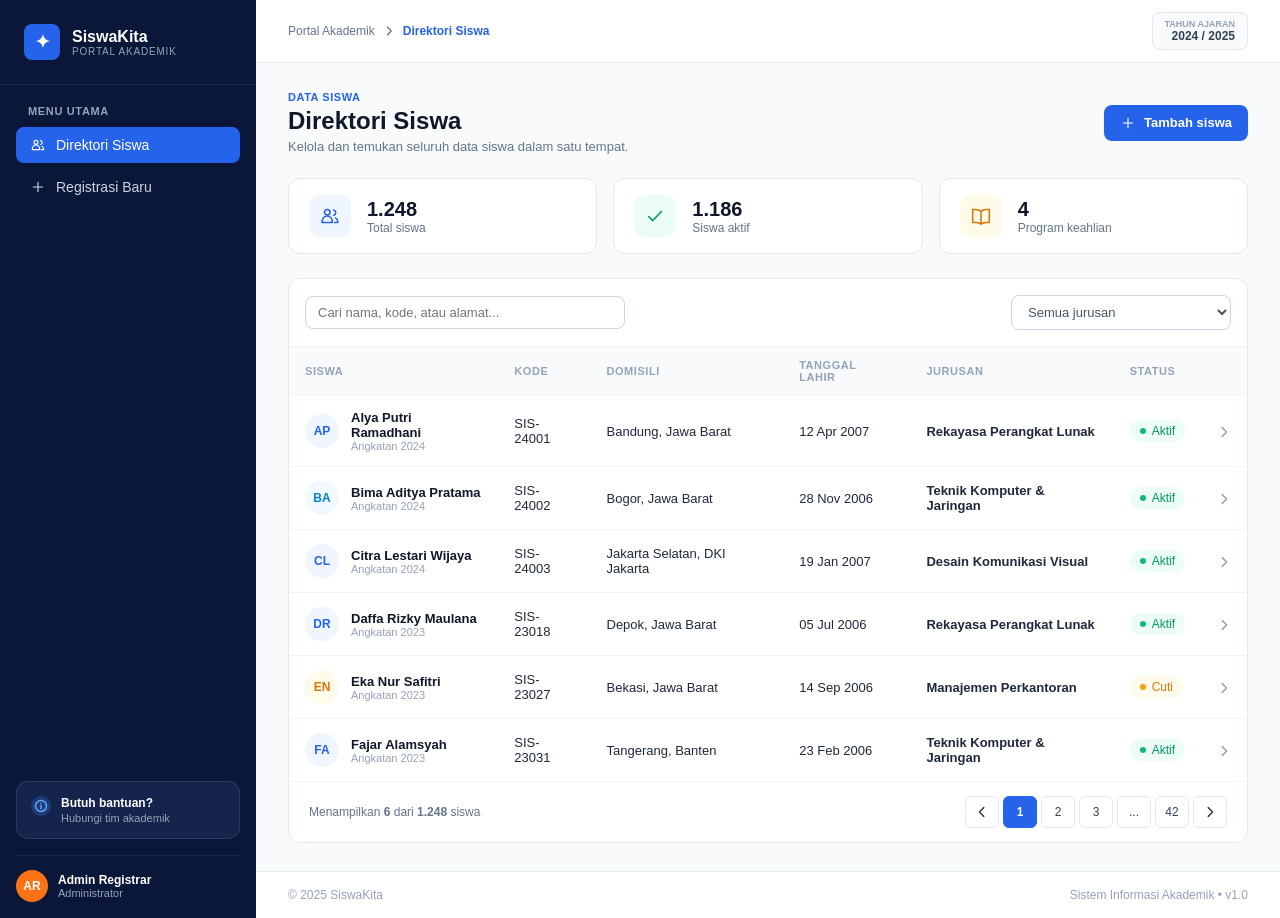
==== index.html @ 7c877612 "mockup ui siswa" ====
<!DOCTYPE html>
<html lang="id">
<head>
  <meta charset="UTF-8" />
  <meta name="viewport" content="width=device-width, initial-scale=1.0" />
  <title>Direktori Siswa - SiswaKita</title>
  <link rel="stylesheet" href="asssets/css/style.css">
</head>
<body>

  <!-- Sidebar -->
  <aside class="sidebar">
    <div>
      <div class="brand-box">
        <div class="sidebar-brand-icon" aria-hidden="true">&#10022;</div>
        <div>
          <div class="brand-title">SiswaKita</div>
          <div class="brand-subtitle">Portal Akademik</div>
        </div>
      </div>

      <div class="menu-section">
        <p class="menu-heading">Menu Utama</p>
        <ul class="nav-list">
          <li><a href="index.html" class="nav-link-custom active" aria-current="page"><svg class="nav-icon" aria-hidden="true" viewBox="0 0 24 24" fill="none"><circle cx="9" cy="8" r="3"></circle><path d="M3.5 19v-1.5a5.5 5.5 0 0 1 11 0V19h-11ZM16 5.5a3 3 0 0 1 0 5.8M18 14a5 5 0 0 1 2.5 4.3V19H17"></path></svg><span>Direktori Siswa</span></a></li>
          <li><a href="registrasi.html" class="nav-link-custom"><svg class="nav-icon" aria-hidden="true" viewBox="0 0 24 24" fill="none"><path d="M12 5v14M5 12h14"></path></svg><span>Registrasi Baru</span></a></li>
        </ul>
      </div>
    </div>

    <div class="sidebar-footer">
      <div class="help-box">
        <div class="help-badge"><svg class="ui-icon" aria-hidden="true" viewBox="0 0 16 16" fill="none"><circle cx="8" cy="8" r="6.25"></circle><path d="M8 7.25v4M8 4.75h.01"></path></svg></div>
        <div>
          <div class="help-title">Butuh bantuan?</div>
          <div class="help-subtitle">Hubungi tim akademik</div>
        </div>
      </div>

      <div class="admin-box">
        <div class="admin-avatar">AR</div>
        <div>
          <div class="admin-name">Admin Registrar</div>
          <div class="admin-role">Administrator</div>
        </div>
      </div>
    </div>
  </aside>

  <!-- Main Content -->
  <div class="main-wrapper">
    <div>
      <header class="topbar">
        <nav class="breadcrumb-custom" aria-label="Breadcrumb">
          <span>Portal Akademik</span>
          <svg class="ui-icon breadcrumb-icon" aria-hidden="true" viewBox="0 0 16 16" fill="none"><path d="m6 3 5 5-5 5"></path></svg>
          <span class="breadcrumb-active">Direktori Siswa</span>
        </nav>
        <div class="tahun-box">
          <div class="tahun-label">Tahun Ajaran</div>
          <div class="tahun-value">2024 / 2025</div>
        </div>
      </header>

      <main class="content-container">
        <div class="page-header">
          <div>
            <div class="page-eyebrow">Data Siswa</div>
            <h1 class="page-title">Direktori Siswa</h1>
            <p class="page-subtitle">Kelola dan temukan seluruh data siswa dalam satu tempat.</p>
          </div>
          <a href="registrasi.html" class="btn-primary-custom"><svg class="ui-icon" aria-hidden="true" viewBox="0 0 24 24" fill="none"><path d="M12 5v14M5 12h14"></path></svg>Tambah siswa</a>
        </div>

        <!-- Stat Cards -->
        <div class="stats-grid">
          <div class="stat-card">
            <div class="stat-icon icon-blue"><svg aria-hidden="true" viewBox="0 0 24 24" fill="none"><circle cx="9" cy="8" r="3"></circle><path d="M3.5 19v-1.5a5.5 5.5 0 0 1 11 0V19h-11ZM16 5.5a3 3 0 0 1 0 5.8M18 14a5 5 0 0 1 2.5 4.3V19H17"></path></svg></div>
            <div>
              <div class="stat-number">1.248</div>
              <div class="stat-label">Total siswa</div>
            </div>
          </div>

          <div class="stat-card">
            <div class="stat-icon icon-green"><svg aria-hidden="true" viewBox="0 0 24 24" fill="none"><path d="m5 12.5 4.5 4.5L19 7"></path></svg></div>
            <div>
              <div class="stat-number">1.186</div>
              <div class="stat-label">Siswa aktif</div>
            </div>
          </div>

          <div class="stat-card">
            <div class="stat-icon icon-amber"><svg aria-hidden="true" viewBox="0 0 24 24" fill="none"><path d="M12 7v14M12 7C10.7 5.7 8.8 5 6 5H3v14h4c2.2 0 3.8.6 5 2m0-14c1.3-1.3 3.2-2 6-2h3v14h-4c-2.2 0-3.8.6-5 2"></path></svg></div>
            <div>
              <div class="stat-number">4</div>
              <div class="stat-label">Program keahlian</div>
            </div>
          </div>
        </div>
 <!-- Table Card -->
        <div class="table-card">
          <div class="filter-bar">
            <input type="text" id="searchInput" class="search-input" placeholder="Cari nama, kode, atau alamat...">
            <select id="jurusanFilter" class="jurusan-select">
              <option value="ALL">Semua jurusan</option>
              <option value="Rekayasa Perangkat Lunak">Rekayasa Perangkat Lunak</option>
              <option value="Teknik Komputer & Jaringan">Teknik Komputer & Jaringan</option>
              <option value="Desain Komunikasi Visual">Desain Komunikasi Visual</option>
              <option value="Manajemen Perkantoran">Manajemen Perkantoran</option>
            </select>
          </div>

          <div class="table-responsive">
            <table class="table-custom">
              <thead>
                <tr>
                  <th>Siswa</th>
                  <th>Kode</th>
                  <th>Domisili</th>
                  <th>Tanggal Lahir</th>
                  <th>Jurusan</th>
                  <th>Status</th>
                  <th></th>
                </tr>
              </thead>
              <tbody>
                <tr class="student-row" data-jurusan="Rekayasa Perangkat Lunak">
                  <td>
                    <div class="student-info">
                      <div class="avatar-circle av-blue">AP</div>
                      <div>
                        <div class="student-name">Alya Putri Ramadhani</div>
                        <div class="student-angkatan">Angkatan 2024</div>
                      </div>
                    </div>
                  </td>
                  <td>SIS-24001</td>
                  <td>Bandung, Jawa Barat</td>
                  <td>12 Apr 2007</td>
                  <td><strong>Rekayasa Perangkat Lunak</strong></td>
                  <td><span class="badge-aktif"><span class="dot-green"></span> Aktif</span></td>
                  <td><svg class="ui-icon row-chevron" aria-hidden="true" viewBox="0 0 16 16" fill="none"><path d="m6 3 5 5-5 5"></path></svg></td>
                </tr>

                <tr class="student-row" data-jurusan="Teknik Komputer & Jaringan">
                  <td>
                    <div class="student-info">
                      <div class="avatar-circle av-sky">BA</div>
                      <div>
                        <div class="student-name">Bima Aditya Pratama</div>
                        <div class="student-angkatan">Angkatan 2024</div>
                      </div>
                    </div>
                  </td>
                  <td>SIS-24002</td>
                  <td>Bogor, Jawa Barat</td>
                  <td>28 Nov 2006</td>
                  <td><strong>Teknik Komputer & Jaringan</strong></td>
                  <td><span class="badge-aktif"><span class="dot-green"></span> Aktif</span></td>
                  <td><svg class="ui-icon row-chevron" aria-hidden="true" viewBox="0 0 16 16" fill="none"><path d="m6 3 5 5-5 5"></path></svg></td>
                </tr>

                <tr class="student-row" data-jurusan="Desain Komunikasi Visual">
                  <td>
                    <div class="student-info">
                      <div class="avatar-circle av-blue">CL</div>
                      <div>
                        <div class="student-name">Citra Lestari Wijaya</div>
                        <div class="student-angkatan">Angkatan 2024</div>
                      </div>
                    </div>
                  </td>
                  <td>SIS-24003</td>
                  <td>Jakarta Selatan, DKI Jakarta</td>
                  <td>19 Jan 2007</td>
                  <td><strong>Desain Komunikasi Visual</strong></td>
                  <td><span class="badge-aktif"><span class="dot-green"></span> Aktif</span></td>
                  <td><svg class="ui-icon row-chevron" aria-hidden="true" viewBox="0 0 16 16" fill="none"><path d="m6 3 5 5-5 5"></path></svg></td>
                </tr>

                <tr class="student-row" data-jurusan="Rekayasa Perangkat Lunak">
                  <td>
                    <div class="student-info">
                      <div class="avatar-circle av-blue">DR</div>
                      <div>
                        <div class="student-name">Daffa Rizky Maulana</div>
                        <div class="student-angkatan">Angkatan 2023</div>
                      </div>
                    </div>
                  </td>
                  <td>SIS-23018</td>
                  <td>Depok, Jawa Barat</td>
                  <td>05 Jul 2006</td>
                  <td><strong>Rekayasa Perangkat Lunak</strong></td>
                  <td><span class="badge-aktif"><span class="dot-green"></span> Aktif</span></td>
                  <td><svg class="ui-icon row-chevron" aria-hidden="true" viewBox="0 0 16 16" fill="none"><path d="m6 3 5 5-5 5"></path></svg></td>
                </tr>

                <tr class="student-row" data-jurusan="Manajemen Perkantoran">
                  <td>
                    <div class="student-info">
                      <div class="avatar-circle av-amber">EN</div>
                      <div>
                        <div class="student-name">Eka Nur Safitri</div>
                        <div class="student-angkatan">Angkatan 2023</div>
                      </div>
                    </div>
                  </td>
                  <td>SIS-23027</td>
                  <td>Bekasi, Jawa Barat</td>
                  <td>14 Sep 2006</td>
                  <td><strong>Manajemen Perkantoran</strong></td>
                  <td><span class="badge-cuti"><span class="dot-amber"></span> Cuti</span></td>
                  <td><svg class="ui-icon row-chevron" aria-hidden="true" viewBox="0 0 16 16" fill="none"><path d="m6 3 5 5-5 5"></path></svg></td>
                </tr>

                <tr class="student-row" data-jurusan="Teknik Komputer & Jaringan">
                  <td>
                    <div class="student-info">
                      <div class="avatar-circle av-blue">FA</div>
                      <div>
                        <div class="student-name">Fajar Alamsyah</div>
                        <div class="student-angkatan">Angkatan 2023</div>
                      </div>
                    </div>
                  </td>
                  <td>SIS-23031</td>
                  <td>Tangerang, Banten</td>
                  <td>23 Feb 2006</td>
                  <td><strong>Teknik Komputer & Jaringan</strong></td>
                  <td><span class="badge-aktif"><span class="dot-green"></span> Aktif</span></td>
                  <td><svg class="ui-icon row-chevron" aria-hidden="true" viewBox="0 0 16 16" fill="none"><path d="m6 3 5 5-5 5"></path></svg></td>
                </tr>
              </tbody>
            </table>
          </div>

          <div class="table-footer">
            <div>Menampilkan <strong>6</strong> dari <strong>1.248</strong> siswa</div>
            <ul class="pagination-list">
              <li><a href="#" class="page-btn" aria-label="Halaman sebelumnya"><svg class="ui-icon" aria-hidden="true" viewBox="0 0 16 16" fill="none"><path d="m10 3-5 5 5 5"></path></svg></a></li>
              <li><a href="#" class="page-btn active">1</a></li>
              <li><a href="#" class="page-btn">2</a></li>
              <li><a href="#" class="page-btn">3</a></li>
              <li><span class="page-btn">...</span></li>
              <li><a href="#" class="page-btn">42</a></li>
              <li><a href="#" class="page-btn" aria-label="Halaman berikutnya"><svg class="ui-icon" aria-hidden="true" viewBox="0 0 16 16" fill="none"><path d="m6 3 5 5-5 5"></path></svg></a></li>
            </ul>
          </div>
        </div>
      </main>
    </div>

    <footer class="footer-custom">
      <span>&copy; 2025 SiswaKita</span>
      <span>Sistem Informasi Akademik &bull; v1.0</span>
    </footer>
  </div>

  <script src="asssets/js/script.js"></script>
</body>
</html>
---- asssets/css/style.css ----
* {
  box-sizing: border-box;
  margin: 0;
  padding: 0;
}

body {
  font-family: -apple-system, BlinkMacSystemFont, "Segoe UI", Roboto, Helvetica, Arial, sans-serif;
  background-color: #F8FAFC;
  color: #1E293B;
  display: flex;
  min-height: 100vh;
}

/* Sidebar */
.sidebar {
  width: 256px;
  background-color: #0B1739;
  color: #FFFFFF;
  display: flex;
  flex-direction: column;
  justify-content: space-between;
  flex-shrink: 0;
}

.brand-box {
  padding: 24px;
  display: flex;
  align-items: center;
  gap: 12px;
  border-bottom: 1px solid rgba(255, 255, 255, 0.08);
}

.sidebar-brand-icon {
  width: 36px;
  height: 36px;
  background-color: #2563EB;
  border-radius: 8px;
  display: flex;
  align-items: center;
  justify-content: center;
  font-weight: 700;
  font-size: 18px;
}

.brand-title {
  font-size: 16px;
  font-weight: 700;
  line-height: 1.2;
}

.brand-subtitle {
  font-size: 10px;
  color: #94A3B8;
  text-transform: uppercase;
  letter-spacing: 0.08em;
}

.menu-section {
  padding: 20px 16px;
}

.menu-heading {
  padding: 0 12px;
  font-size: 11px;
  font-weight: 600;
  color: #94A3B8;
  text-transform: uppercase;
  letter-spacing: 0.06em;
  margin-bottom: 10px;
}

.nav-list {
  list-style: none;
  display: flex;
  flex-direction: column;
  gap: 6px;
}

.nav-link-custom {
  display: flex;
  align-items: center;
  gap: 10px;
  padding: 10px 14px;
  border-radius: 8px;
  color: #CBD5E1;
  text-decoration: none;
  font-size: 14px;
  font-weight: 500;
  transition: 0.2s;
}

.nav-link-custom:hover {
  background-color: rgba(255, 255, 255, 0.08);
  color: #FFFFFF;
}

.nav-link-custom.active {
  background-color: #2563EB;
  color: #FFFFFF;
}

.nav-icon {
  width: 16px;
  height: 16px;
  flex: 0 0 16px;
  stroke: currentColor;
  stroke-width: 1.7;
  stroke-linecap: round;
  stroke-linejoin: round;
}

.ui-icon {
  width: 16px;
  height: 16px;
  flex: 0 0 16px;
  stroke: currentColor;
  stroke-width: 1.7;
  stroke-linecap: round;
  stroke-linejoin: round;
}

.breadcrumb-icon {
  width: 12px;
  height: 12px;
  flex-basis: 12px;
}

.sidebar-footer {
  padding: 16px;
}

.help-box {
  background-color: #15244D;
  border: 1px solid rgba(255, 255, 255, 0.1);
  border-radius: 12px;
  padding: 14px;
  display: flex;
  align-items: flex-start;
  gap: 10px;
  margin-bottom: 16px;
}

.help-badge {
  width: 20px;
  height: 20px;
  border-radius: 50%;
  background-color: rgba(59, 130, 246, 0.25);
  color: #60A5FA;
  display: flex;
  align-items: center;
  justify-content: center;
  font-size: 12px;
  font-weight: 700;
  flex-shrink: 0;
}

.help-badge .ui-icon {
  width: 14px;
  height: 14px;
  flex-basis: 14px;
}

.help-title {
  font-size: 12px;
  font-weight: 600;
}

.help-subtitle {
  font-size: 11px;
  color: #94A3B8;
  margin-top: 2px;
}

.admin-box {
  display: flex;
  align-items: center;
  gap: 10px;
  padding-top: 14px;
  border-top: 1px solid rgba(255, 255, 255, 0.08);
}

.admin-avatar {
  width: 32px;
  height: 32px;
  border-radius: 50%;
  background-color: #F97316;
  display: flex;
  align-items: center;
  justify-content: center;
  font-size: 12px;
  font-weight: 700;
}

.admin-name {
  font-size: 12px;
  font-weight: 600;
}

.admin-role {
  font-size: 11px;
  color: #94A3B8;
}

/* Main Content Area */
.main-wrapper {
  flex: 1;
  display: flex;
  flex-direction: column;
  justify-content: space-between;
  min-width: 0;
}

.topbar {
  background-color: #FFFFFF;
  border-bottom: 1px solid #E2E8F0;
  padding: 12px 32px;
  display: flex;
  align-items: center;
  justify-content: space-between;
}

.breadcrumb-custom {
  font-size: 12px;
  color: #64748B;
  display: flex;
  align-items: center;
  gap: 8px;
}

.breadcrumb-active {
  color: #2563EB;
  font-weight: 600;
}

.tahun-box {
  border: 1px solid #E2E8F0;
  background-color: #F8FAFC;
  border-radius: 8px;
  padding: 6px 12px;
  text-align: right;
}

.tahun-label {
  font-size: 9px;
  font-weight: 700;
  color: #94A3B8;
  text-transform: uppercase;
}

.tahun-value {
  font-size: 12px;
  font-weight: 700;
  color: #334155;
}

.content-container {
  max-width: 1140px;
  width: 100%;
  margin: 0 auto;
  padding: 28px 32px;
}

/* Page Header */
.page-header {
  display: flex;
  align-items: center;
  justify-content: space-between;
  margin-bottom: 24px;
  gap: 16px;
}

.page-eyebrow {
  font-size: 11px;
  font-weight: 700;
  color: #2563EB;
  text-transform: uppercase;
  letter-spacing: 0.05em;
  margin-bottom: 4px;
}

.page-title {
  font-size: 24px;
  font-weight: 700;
  color: #0F172A;
}

.page-subtitle {
  font-size: 13px;
  color: #64748B;
  margin-top: 4px;
}

.btn-primary-custom {
  background-color: #2563EB;
  color: #FFFFFF;
  text-decoration: none;
  font-size: 13px;
  font-weight: 600;
  padding: 10px 16px;
  border-radius: 8px;
  display: inline-flex;
  align-items: center;
  gap: 8px;
  transition: 0.2s;
  border: none;
  cursor: pointer;
}

.btn-primary-custom:hover {
  background-color: #1D4ED8;
}

/* Stat Cards */
.stats-grid {
  display: grid;
  grid-template-columns: repeat(3, 1fr);
  gap: 16px;
  margin-bottom: 24px;
}

.stat-card {
  background-color: #FFFFFF;
  border: 1px solid #E2E8F0;
  border-radius: 12px;
  padding: 16px 20px;
  display: flex;
  align-items: center;
  gap: 16px;
}

.stat-icon {
  width: 42px;
  height: 42px;
  border-radius: 10px;
  display: flex;
  align-items: center;
  justify-content: center;
  font-size: 18px;
  font-weight: 700;
}

.stat-icon svg {
  width: 22px;
  height: 22px;
  stroke: currentColor;
  stroke-width: 1.7;
  stroke-linecap: round;
  stroke-linejoin: round;
}

.icon-blue { background-color: #EFF6FF; color: #2563EB; }
.icon-green { background-color: #ECFDF5; color: #059669; }
.icon-amber { background-color: #FFFBEB; color: #D97706; }

.stat-number {
  font-size: 20px;
  font-weight: 700;
  color: #0F172A;
}

.stat-label {
  font-size: 12px;
  color: #64748B;
}

/* Table Card & Filters */
.table-card {
  background-color: #FFFFFF;
  border: 1px solid #E2E8F0;
  border-radius: 12px;
  overflow: hidden;
}

.filter-bar {
  padding: 16px;
  border-bottom: 1px solid #F1F5F9;
  display: flex;
  align-items: center;
  justify-content: space-between;
  gap: 12px;
}

.search-input {
  width: 320px;
  padding: 8px 12px;
  border: 1px solid #CBD5E1;
  border-radius: 8px;
  font-size: 13px;
  outline: none;
}

.search-input:focus {
  border-color: #2563EB;
}

.jurusan-select {
  width: 220px;
  padding: 8px 12px;
  border: 1px solid #CBD5E1;
  border-radius: 8px;
  font-size: 13px;
  color: #475569;
  background-color: #FFFFFF;
  outline: none;
}

.table-responsive {
  overflow-x: auto;
}

.table-custom {
  width: 100%;
  border-collapse: collapse;
  text-align: left;
}

.table-custom th {
  font-size: 11px;
  font-weight: 700;
  text-transform: uppercase;
  letter-spacing: 0.05em;
  color: #94A3B8;
  background-color: #F8FAFC;
  border-bottom: 1px solid #F1F5F9;
  padding: 12px 16px;
}

.table-custom td {
  font-size: 13px;
  padding: 14px 16px;
  border-bottom: 1px solid #F1F5F9;
  vertical-align: middle;
}

.row-chevron {
  width: 14px;
  height: 14px;
  color: #94A3B8;
  vertical-align: middle;
}

.table-custom tr:hover {
  background-color: #F8FAFC;
}

.student-info {
  display: flex;
  align-items: center;
  gap: 12px;
}

.avatar-circle {
  width: 34px;
  height: 34px;
  border-radius: 50%;
  font-size: 12px;
  font-weight: 700;
  display: flex;
  align-items: center;
  justify-content: center;
  flex-shrink: 0;
}

.av-blue { background-color: #EFF6FF; color: #2563EB; }
.av-sky { background-color: #F0F9FF; color: #0284C7; }
.av-amber { background-color: #FFFBEB; color: #D97706; }

.student-name {
  font-weight: 600;
  color: #0F172A;
}

.student-angkatan {
  font-size: 11px;
  color: #94A3B8;
}

.badge-aktif {
  background-color: #ECFDF5;
  color: #059669;
  padding: 4px 10px;
  border-radius: 999px;
  font-size: 12px;
  font-weight: 500;
  display: inline-flex;
  align-items: center;
  gap: 6px;
}

.badge-cuti {
  background-color: #FFFBEB;
  color: #D97706;
  padding: 4px 10px;
  border-radius: 999px;
  font-size: 12px;
  font-weight: 500;
  display: inline-flex;
  align-items: center;
  gap: 6px;
}

.dot-green { width: 6px; height: 6px; border-radius: 50%; background-color: #10B981; }
.dot-amber { width: 6px; height: 6px; border-radius: 50%; background-color: #F59E0B; }

/* Pagination & Footer */
.table-footer {
  padding: 14px 20px;
  display: flex;
  align-items: center;
  justify-content: space-between;
  font-size: 12px;
  color: #64748B;
}

.pagination-list {
  display: flex;
  align-items: center;
  gap: 4px;
  list-style: none;
}

.page-btn {
  min-width: 34px;
  height: 32px;
  padding: 0 9px;
  border: 1px solid #E2E8F0;
  border-radius: 6px;
  text-decoration: none;
  color: #334155;
  font-size: 12px;
  display: inline-flex;
  align-items: center;
  justify-content: center;
  line-height: 1;
  white-space: nowrap;
}

.page-btn .ui-icon {
  width: 14px;
  height: 14px;
  flex-basis: 14px;
  flex-shrink: 0;
}

.page-btn.active {
  background-color: #2563EB;
  color: #FFFFFF;
  border-color: #2563EB;
  font-weight: 600;
}

.footer-custom {
  background-color: #FFFFFF;
  border-top: 1px solid #E2E8F0;
  padding: 16px 32px;
  display: flex;
  align-items: center;
  justify-content: space-between;
  font-size: 12px;
  color: #94A3B8;
}

/* Registration page */
.registration-page {
  background-color: #F4F7FC;
}

.registration-page .sidebar {
  width: 168px;
}

.registration-page .brand-box {
  padding: 16px 14px;
  gap: 9px;
  border: 0;
  color: inherit;
  text-decoration: none;
}

.registration-page .sidebar-brand-icon {
  width: 28px;
  height: 28px;
  border-radius: 8px;
  font-size: 16px;
  flex-shrink: 0;
}

.registration-page .brand-title {
  display: block;
  font-size: 13px;
}

.registration-page .brand-subtitle {
  display: block;
  font-size: 7px;
}

.registration-page .menu-section {
  padding: 20px 8px;
}

.registration-page .menu-heading {
  padding: 0 8px;
  font-size: 8px;
  margin-bottom: 12px;
}

.registration-page .nav-list {
  gap: 4px;
}

.registration-page .nav-link-custom {
  padding: 10px 11px;
  gap: 8px;
  border-radius: 8px;
  font-size: 10px;
  white-space: nowrap;
}

.registration-page .nav-icon {
  width: 13px;
  height: 13px;
  flex: 0 0 13px;
  stroke: currentColor;
  stroke-width: 1.8;
  stroke-linecap: round;
  stroke-linejoin: round;
}

.registration-page .nav-link-custom.active .nav-icon {
  stroke-width: 2;
}

.registration-page .sidebar-footer {
  padding: 10px;
}

.registration-page .help-box {
  padding: 10px 8px;
  gap: 7px;
  border-radius: 9px;
  margin-bottom: 10px;
}

.registration-page .help-badge {
  width: 17px;
  height: 17px;
  font-size: 10px;
}

.registration-page .help-title,
.registration-page .admin-name {
  font-size: 9px;
}

.registration-page .help-subtitle,
.registration-page .admin-role {
  font-size: 8px;
}

.registration-page .admin-box {
  gap: 8px;
  padding-top: 9px;
}

.registration-page .admin-avatar {
  width: 22px;
  height: 22px;
  font-size: 8px;
  flex-shrink: 0;
}

.registration-page .topbar {
  min-height: 49px;
  padding: 7px 24px;
}

.registration-page .breadcrumb-custom {
  gap: 18px;
  font-size: 9px;
}

.registration-page .breadcrumb-custom a {
  color: inherit;
  text-decoration: none;
}

.registration-page .tahun-box {
  background: transparent;
  border: 0;
  border-left: 1px solid #E2E8F0;
  border-radius: 0;
  padding: 0 0 0 16px;
}

.registration-page .tahun-label {
  font-size: 7px;
}

.registration-page .tahun-value {
  font-size: 9px;
}

.registration-page .content-container {
  max-width: 1024px;
  padding: 20px 30px 16px;
}

.registration-heading {
  margin-bottom: 17px;
}

.registration-heading .page-eyebrow {
  font-size: 8px;
  margin-bottom: 7px;
}

.registration-heading .page-title {
  font-size: 22px;
  line-height: 1.2;
}

.registration-heading .page-subtitle {
  font-size: 10px;
  margin-top: 5px;
}

.registration-notice,
.form-panel,
.form-actions {
  background: #FFFFFF;
  border: 1px solid #E1E8F3;
  border-radius: 9px;
}

.registration-notice {
  min-height: 55px;
  display: flex;
  align-items: center;
  gap: 12px;
  padding: 10px 13px;
  margin-bottom: 15px;
}

.notice-icon {
  width: 29px;
  height: 29px;
  flex: 0 0 29px;
  display: grid;
  place-items: center;
  color: #3158D4;
  background: #EEF3FF;
  border-radius: 7px;
  font-size: 17px;
}

.notice-copy h2,
.panel-heading h2 {
  margin: 0;
  color: #24334F;
  font-size: 11px;
  font-weight: 700;
}

.notice-copy p,
.panel-heading p {
  margin: 4px 0 0;
  color: #8796B2;
  font-size: 8px;
}

.notice-tag {
  display: inline-flex;
  align-items: center;
  gap: 5px;
  margin-left: auto;
  padding: 5px 9px;
  border-radius: 999px;
  color: #496AD2;
  background: #EEF3FF;
  font-size: 7px;
  text-transform: uppercase;
  white-space: nowrap;
}

.notice-tag span {
  width: 4px;
  height: 4px;
  border-radius: 50%;
  background: #4770F5;
}

.registration-columns {
  display: grid;
  grid-template-columns: minmax(0, 1.95fr) minmax(245px, 1fr);
  gap: 15px;
  align-items: stretch;
}

.form-panel {
  padding: 15px;
}

.personal-panel {
  padding: 15px;
}

.panel-heading {
  display: flex;
  align-items: flex-start;
  gap: 12px;
  padding-bottom: 12px;
  border-bottom: 1px solid #E5EAF3;
}

.section-number {
  padding-top: 1px;
  color: #3158D4;
  font-size: 9px;
  font-weight: 700;
}

.panel-heading h2 {
  font-size: 12px;
}

.panel-heading p {
  font-size: 8px;
}

.form-fields {
  display: grid;
  grid-template-columns: repeat(2, minmax(0, 1fr));
  column-gap: 14px;
  row-gap: 12px;
  padding-top: 13px;
}

.form-field {
  display: flex;
  flex-direction: column;
  gap: 5px;
  min-width: 0;
  color: #3F4D66;
  font-size: 8px;
  font-weight: 600;
}

.form-field b,
.form-actions > span b {
  color: #8392AA;
}

.form-field input,
.form-field select,
.form-field textarea {
  width: 100%;
  min-height: 32px;
  padding: 7px 9px;
  border: 1px solid #DCE4F1;
  border-radius: 6px;
  outline: none;
  background: #FFFFFF;
  color: #34425D;
  font: inherit;
  font-size: 8px;
  font-weight: 400;
}

.form-field input::placeholder,
.form-field textarea::placeholder {
  color: #A0AEC3;
}

.form-field input:focus,
.form-field select:focus,
.form-field textarea:focus {
  border-color: #5578E7;
  box-shadow: 0 0 0 2px rgba(49, 88, 212, 0.1);
}

.form-field input:disabled {
  color: #A0AEC3;
  background-color: #FFFFFF;
  opacity: 1;
}

.form-field textarea {
  min-height: 59px;
  resize: vertical;
}

.form-field-wide {
  grid-column: 1 / -1;
}

.registration-side {
  display: flex;
  flex-direction: column;
  gap: 13px;
}

.form-fields-single {
  grid-template-columns: 1fr;
  row-gap: 12px;
  padding-top: 13px;
}

.upload-area {
  min-height: 66px;
  display: flex;
  align-items: center;
  gap: 12px;
  margin-top: 13px;
  padding: 10px;
  border: 1px solid #D8E2F3;
  border-radius: 6px;
  background: #FAFBFE;
  cursor: pointer;
}

.upload-area:focus-within,
.upload-area:hover {
  border-color: #5578E7;
  background: #F5F7FF;
}

.upload-area input {
  position: absolute;
  width: 1px;
  height: 1px;
  overflow: hidden;
  clip: rect(0, 0, 0, 0);
  white-space: nowrap;
  clip-path: inset(50%);
}

.upload-icon {
  color: #4268E1;
  font-size: 19px;
}

.upload-copy {
  display: flex;
  flex-direction: column;
  gap: 4px;
}

.upload-copy strong {
  color: #4365D0;
  font-size: 8px;
}

.upload-copy small {
  color: #8796B2;
  font-size: 7px;
}

.form-actions {
  display: flex;
  align-items: center;
  justify-content: space-between;
  gap: 12px;
  margin-top: 13px;
  padding: 6px 12px;
}

.form-actions > span {
  color: #8796B2;
  font-size: 8px;
}

.form-actions > div {
  display: flex;
  gap: 8px;
}

.form-actions .btn-primary-custom,
.btn-secondary-custom {
  min-width: 92px;
  min-height: 29px;
  justify-content: center;
  padding: 7px 12px;
  border-radius: 6px;
  font-size: 8px;
}

.btn-secondary-custom {
  display: inline-flex;
  align-items: center;
  text-decoration: none;
  color: #60708D;
  background: #FFFFFF;
  border: 1px solid #DFE6F1;
}

.btn-secondary-custom:hover {
  background: #F8FAFD;
}

.registration-page .footer-custom {
  min-height: 27px;
  padding: 6px 30px;
  font-size: 7px;
}

@media (max-width: 900px) {
  .registration-page .sidebar {
    width: 150px;
  }

  .registration-page .content-container {
    padding-right: 20px;
    padding-left: 20px;
  }

  .registration-columns {
    grid-template-columns: 1fr;
    gap: 12px;
  }

  .form-panel,
  .personal-panel {
    padding: 12px;
  }

  .registration-side {
    display: grid;
    grid-template-columns: repeat(2, minmax(0, 1fr));
    align-items: start;
  }
}

@media (max-width: 680px) {
  .registration-page {
    display: block;
  }

  .registration-page .sidebar {
    width: 100%;
    min-height: auto;
  }

  .registration-page .sidebar > div:first-child {
    display: flex;
    align-items: center;
    justify-content: space-between;
  }

  .registration-page .brand-box {
    padding: 10px 12px;
  }

  .registration-page .menu-section {
    padding: 8px;
  }

  .registration-page .menu-heading,
  .registration-page .sidebar-footer {
    display: none;
  }

  .registration-page .nav-list {
    flex-direction: row;
  }

  .registration-page .nav-link-custom {
    padding: 8px;
    font-size: 9px;
  }

  .registration-page .main-wrapper {
    min-height: calc(100vh - 54px);
  }

  .registration-page .topbar {
    padding: 8px 14px;
  }

  .registration-page .content-container {
    padding: 18px 14px;
  }

  .registration-heading .page-title {
    font-size: 20px;
  }

  .registration-columns {
    grid-template-columns: 1fr;
  }

  .registration-side {
    grid-template-columns: 1fr;
  }

  .form-fields {
    column-gap: 10px;
  }

  .registration-page .footer-custom {
    padding: 8px 14px;
  }
}

@media (max-width: 420px) {
  .registration-page .breadcrumb-custom {
    gap: 8px;
    font-size: 8px;
  }

  .registration-page .tahun-box {
    padding-left: 8px;
  }

  .form-fields {
    grid-template-columns: 1fr;
  }

  .form-field-wide {
    grid-column: auto;
  }

  .notice-tag {
    padding: 5px 7px;
  }

  .form-actions {
    align-items: flex-start;
    flex-direction: column;
    padding: 10px;
  }

  .form-actions > div {
    width: 100%;
  }

  .form-actions .btn-primary-custom,
  .btn-secondary-custom {
    flex: 1;
  }
}
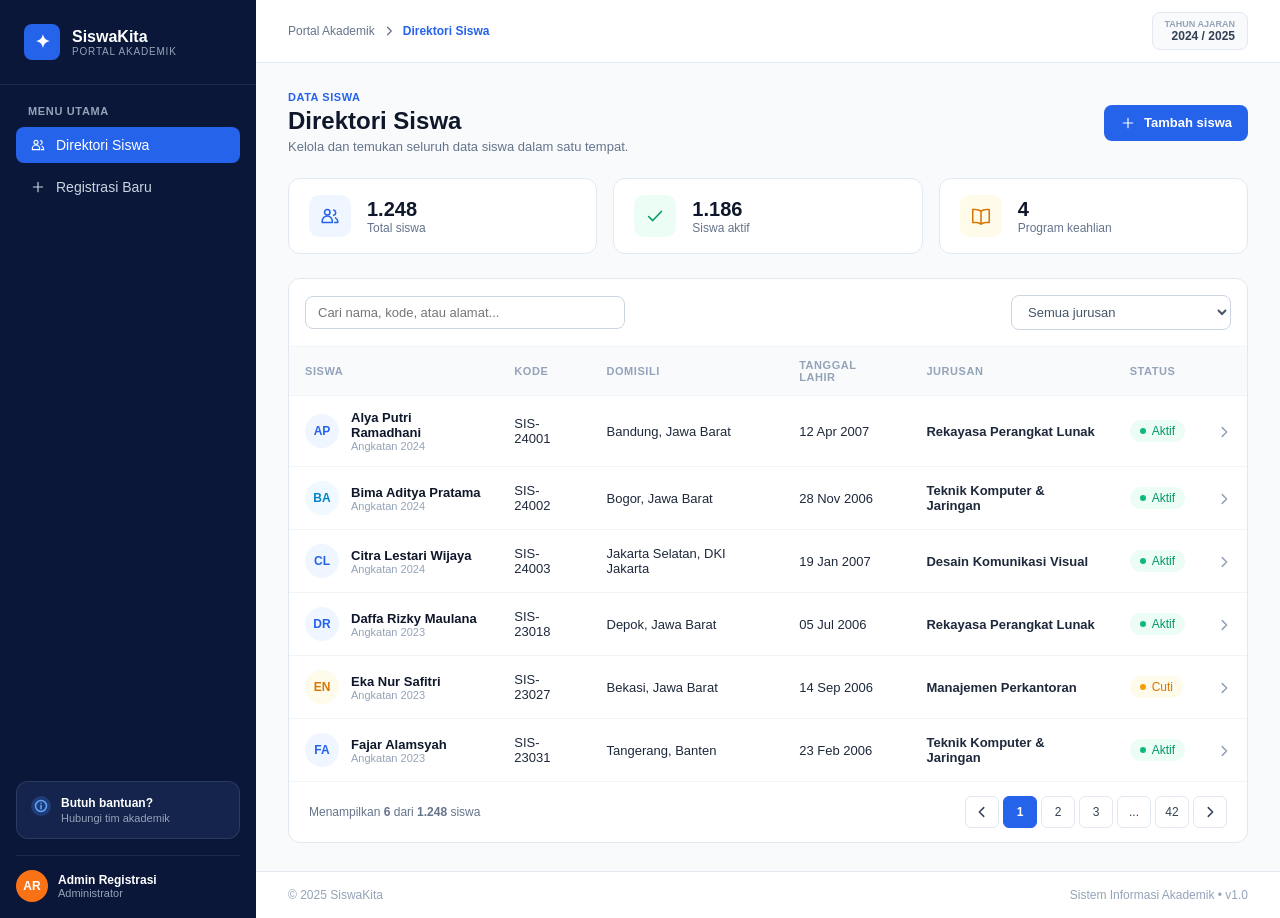
==== commit 8c25eb16: "update data" ====
--- a/index.html
+++ b/index.html
@@ -4,6 +4,12 @@
   <meta charset="UTF-8" />
   <meta name="viewport" content="width=device-width, initial-scale=1.0" />
   <title>Direktori Siswa - SiswaKita</title>
+  <meta name="title" content="Direktori Siswa - SiswaKita | Portal Akademik Sekolah" />
+  <meta name="description" content="Kelola dan cari data induk siswa secara terpusat melalui Direktori Siswa SiswaKita. Portal akademik resmi untuk administrasi sekolah yang cepat dan akurat." />
+  <meta name="keywords" content="direktori siswa, portal akademik, sistem informasi sekolah, data siswa, SiswaKita, administrasi sekolah" />
+  <meta name="author" content="Tim Akademik SiswaKita" />
+
+
   <link rel="stylesheet" href="asssets/css/style.css">
 </head>
 <body>
@@ -40,7 +46,7 @@
       <div class="admin-box">
         <div class="admin-avatar">AR</div>
         <div>
-          <div class="admin-name">Admin Registrar</div>
+          <div class="admin-name">Admin Registrasi</div>
           <div class="admin-role">Administrator</div>
         </div>
       </div>
--- a/asssets/css/style.css
+++ b/asssets/css/style.css
@@ -548,6 +548,12 @@
   color: #FFFFFF;
   border-color: #2563EB;
   font-weight: 600;
+}
+
+.page-btn.disabled {
+  color: #94A3B8;
+  background-color: #F8FAFC;
+  cursor: not-allowed;
 }
 
 .footer-custom {
@@ -1140,3 +1146,603 @@
     flex: 1;
   }
 }
+
+/* Responsive layouts */
+.registration-page .sidebar {
+  width: 220px;
+}
+
+.registration-page .brand-box {
+  padding: 20px;
+  gap: 12px;
+}
+
+.registration-page .sidebar-brand-icon {
+  width: 36px;
+  height: 36px;
+  font-size: 18px;
+}
+
+.registration-page .brand-title {
+  font-size: 16px;
+}
+
+.registration-page .brand-subtitle {
+  font-size: 10px;
+}
+
+.registration-page .menu-section {
+  padding: 22px 12px;
+}
+
+.registration-page .menu-heading {
+  padding: 0 10px;
+  font-size: 10px;
+}
+
+.registration-page .nav-link-custom {
+  padding: 10px 12px;
+  gap: 9px;
+  font-size: 13px;
+}
+
+.registration-page .nav-icon {
+  width: 16px;
+  height: 16px;
+  flex-basis: 16px;
+}
+
+.registration-page .sidebar-footer {
+  padding: 14px;
+}
+
+.registration-page .help-box {
+  padding: 12px;
+  gap: 9px;
+  margin-bottom: 14px;
+}
+
+.registration-page .help-title,
+.registration-page .admin-name {
+  font-size: 12px;
+}
+
+.registration-page .help-subtitle,
+.registration-page .admin-role {
+  font-size: 11px;
+}
+
+.registration-page .admin-avatar {
+  width: 32px;
+  height: 32px;
+  font-size: 12px;
+}
+
+.registration-page .topbar {
+  min-height: 0;
+  padding: 12px 28px;
+}
+
+.registration-page .breadcrumb-custom {
+  gap: 10px;
+  font-size: 12px;
+}
+
+.registration-page .tahun-label {
+  font-size: 9px;
+}
+
+.registration-page .tahun-value {
+  font-size: 12px;
+}
+
+.registration-page .content-container {
+  max-width: 1200px;
+  padding: 28px 32px 24px;
+}
+
+.registration-heading {
+  margin-bottom: 20px;
+}
+
+.registration-heading .page-eyebrow {
+  font-size: 11px;
+  margin-bottom: 5px;
+}
+
+.registration-heading .page-title {
+  font-size: 24px;
+}
+
+.registration-heading .page-subtitle {
+  font-size: 13px;
+  margin-top: 6px;
+}
+
+.registration-notice {
+  min-height: 68px;
+  gap: 14px;
+  padding: 14px 16px;
+  margin-bottom: 18px;
+}
+
+.notice-icon {
+  width: 36px;
+  height: 36px;
+  flex-basis: 36px;
+}
+
+.notice-copy h2,
+.panel-heading h2 {
+  font-size: 14px;
+}
+
+.notice-copy p,
+.panel-heading p {
+  font-size: 12px;
+}
+
+.notice-tag {
+  padding: 6px 10px;
+  font-size: 9px;
+}
+
+.registration-columns {
+  grid-template-columns: minmax(0, 1.8fr) minmax(280px, 0.95fr);
+  gap: 18px;
+}
+
+.form-panel,
+.personal-panel {
+  padding: 20px;
+}
+
+.panel-heading {
+  gap: 12px;
+  padding-bottom: 14px;
+}
+
+.section-number {
+  font-size: 12px;
+}
+
+.form-fields {
+  column-gap: 16px;
+  row-gap: 14px;
+  padding-top: 16px;
+}
+
+.form-field {
+  gap: 6px;
+  font-size: 13px;
+}
+
+.form-field input,
+.form-field select,
+.form-field textarea {
+  min-height: 42px;
+  padding: 9px 11px;
+  font-size: 13px;
+}
+
+.form-field textarea {
+  min-height: 80px;
+}
+
+.form-fields-single {
+  row-gap: 14px;
+  padding-top: 16px;
+}
+
+.upload-area {
+  min-height: 82px;
+  gap: 14px;
+  margin-top: 16px;
+  padding: 12px;
+}
+
+.upload-copy strong {
+  font-size: 13px;
+}
+
+.upload-copy small {
+  font-size: 11px;
+}
+
+.form-actions {
+  margin-top: 16px;
+  padding: 10px 14px;
+}
+
+.form-actions > span {
+  font-size: 12px;
+}
+
+.form-actions .btn-primary-custom,
+.btn-secondary-custom {
+  min-width: 100px;
+  min-height: 40px;
+  padding: 9px 14px;
+  font-size: 13px;
+}
+
+.registration-page .footer-custom {
+  min-height: 0;
+  padding: 14px 28px;
+  font-size: 12px;
+}
+
+@media (max-width: 900px) {
+  .sidebar {
+    width: 210px;
+  }
+
+  .content-container {
+    padding-right: 20px;
+    padding-left: 20px;
+  }
+
+  .stats-grid {
+    grid-template-columns: repeat(auto-fit, minmax(170px, 1fr));
+  }
+
+  .registration-page .sidebar {
+    width: 190px;
+  }
+
+  .registration-page .content-container {
+    padding: 22px 20px;
+  }
+
+  .registration-columns {
+    grid-template-columns: minmax(0, 1fr);
+    gap: 14px;
+  }
+
+  .registration-side {
+    display: grid;
+    grid-template-columns: repeat(2, minmax(0, 1fr));
+    align-items: start;
+    gap: 14px;
+  }
+}
+
+@media (max-width: 760px) {
+  body {
+    display: block;
+  }
+
+  .sidebar,
+  .registration-page .sidebar {
+    width: 100%;
+    min-height: 0;
+  }
+
+  .sidebar > div:first-child,
+  .registration-page .sidebar > div:first-child {
+    display: flex;
+    flex-direction: column;
+    align-items: stretch;
+  }
+
+  .sidebar .brand-box {
+    padding: 12px 16px;
+  }
+
+  .sidebar .menu-section,
+  .registration-page .menu-section {
+    padding: 0 12px 12px;
+  }
+
+  .sidebar .menu-heading,
+  .sidebar-footer,
+  .registration-page .menu-heading,
+  .registration-page .sidebar-footer {
+    display: none;
+  }
+
+  .sidebar .nav-list,
+  .registration-page .nav-list {
+    flex-direction: row;
+    gap: 8px;
+  }
+
+  .sidebar .nav-link-custom,
+  .registration-page .nav-link-custom {
+    min-height: 40px;
+    padding: 9px 12px;
+    font-size: 13px;
+    white-space: normal;
+  }
+
+  .topbar,
+  .registration-page .topbar {
+    padding: 10px 16px;
+  }
+
+  .content-container,
+  .registration-page .content-container {
+    padding: 20px 16px;
+  }
+
+  .footer-custom,
+  .registration-page .footer-custom {
+    padding: 12px 16px;
+  }
+}
+
+@media (max-width: 560px) {
+  .page-header {
+    align-items: stretch;
+    flex-direction: column;
+  }
+
+  .page-title,
+  .registration-heading .page-title {
+    font-size: 21px;
+  }
+
+  .page-subtitle,
+  .registration-heading .page-subtitle {
+    font-size: 13px;
+    line-height: 1.5;
+  }
+
+  .page-header .btn-primary-custom {
+    align-self: flex-start;
+  }
+
+  .filter-bar {
+    align-items: stretch;
+    flex-direction: column;
+  }
+
+  .search-input,
+  .jurusan-select {
+    width: 100%;
+    max-width: none;
+    min-height: 40px;
+  }
+
+  .table-custom {
+    min-width: 760px;
+  }
+
+  .table-footer {
+    align-items: flex-start;
+    flex-direction: column;
+    gap: 12px;
+    padding: 14px 16px;
+  }
+
+  .pagination-list {
+    max-width: 100%;
+    overflow-x: auto;
+    padding-bottom: 2px;
+  }
+
+  .stats-grid {
+    grid-template-columns: repeat(2, minmax(0, 1fr));
+  }
+
+  .stat-card {
+    gap: 10px;
+    padding: 14px;
+  }
+
+  .stat-icon {
+    width: 36px;
+    height: 36px;
+    flex: 0 0 36px;
+  }
+
+  .registration-page .topbar {
+    gap: 10px;
+  }
+
+  .registration-page .breadcrumb-custom {
+    gap: 8px;
+    font-size: 11px;
+  }
+
+  .registration-page .tahun-box {
+    padding-left: 10px;
+  }
+
+  .registration-heading {
+    margin-bottom: 16px;
+  }
+
+  .registration-notice {
+    flex-wrap: wrap;
+  }
+
+  .notice-tag {
+    margin-left: 50px;
+  }
+
+  .registration-side {
+    grid-template-columns: minmax(0, 1fr);
+  }
+
+  .form-fields {
+    grid-template-columns: minmax(0, 1fr);
+  }
+
+  .form-field-wide {
+    grid-column: auto;
+  }
+
+  .form-actions {
+    align-items: stretch;
+    flex-direction: column;
+    padding: 12px;
+  }
+
+  .form-actions > div {
+    width: 100%;
+  }
+
+  .form-actions .btn-primary-custom,
+  .btn-secondary-custom {
+    flex: 1;
+  }
+
+  .footer-custom {
+    align-items: flex-start;
+    flex-direction: column;
+    gap: 4px;
+  }
+}
+
+@media (max-width: 400px) {
+  .stats-grid {
+    grid-template-columns: minmax(0, 1fr);
+  }
+
+  .registration-page .tahun-label {
+    font-size: 8px;
+  }
+
+  .registration-page .tahun-value {
+    font-size: 10px;
+  }
+}
+
+.directory-notice {
+  position: fixed;
+  top: 24px;
+  right: 24px;
+  z-index: 1100;
+  display: flex;
+  align-items: center;
+  gap: 10px;
+  max-width: min(420px, calc(100vw - 32px));
+  padding: 12px 14px;
+  border: 1px solid #A7F3D0;
+  border-radius: 8px;
+  background: #ECFDF5;
+  color: #047857;
+  font-size: 13px;
+  box-shadow: 0 8px 24px rgba(15, 23, 42, 0.12);
+  transition: opacity 0.2s ease, transform 0.2s ease;
+}
+
+.directory-notice.is-hidden {
+  opacity: 0;
+  transform: translateY(-8px);
+}
+
+.directory-notice-icon {
+  display: grid;
+  width: 20px;
+  height: 20px;
+  flex: 0 0 20px;
+  place-items: center;
+  border-radius: 50%;
+  background: #D1FAE5;
+  font-size: 12px;
+  font-weight: 700;
+}
+
+.directory-notice-close {
+  display: grid;
+  width: 24px;
+  height: 24px;
+  margin-left: 8px;
+  padding: 0;
+  border: 0 !important;
+  border-radius: 50%;
+  background: transparent;
+  color: inherit;
+  cursor: pointer;
+  font: inherit;
+  font-size: 20px;
+  line-height: 24px;
+  place-items: center;
+}
+
+.directory-notice-close:hover {
+  background: #D1FAE5;
+}
+
+.directory-notice-close span {
+  display: block;
+  transform: translateY(-1px);
+}
+
+.badge-nonaktif {
+  display: inline-flex;
+  align-items: center;
+  gap: 6px;
+  padding: 4px 10px;
+  border-radius: 999px;
+  background: #F1F5F9;
+  color: #64748B;
+  font-size: 12px;
+  font-weight: 500;
+}
+
+.dot-gray {
+  width: 6px;
+  height: 6px;
+  border-radius: 50%;
+  background: #94A3B8;
+}
+
+.empty-state {
+  padding: 30px 16px !important;
+  color: #64748B;
+  text-align: center;
+}
+
+.visually-hidden {
+  position: absolute;
+  width: 1px;
+  height: 1px;
+  padding: 0;
+  margin: -1px;
+  overflow: hidden;
+  clip: rect(0, 0, 0, 0);
+  white-space: nowrap;
+  border: 0;
+}
+
+.registration-error {
+  margin-bottom: 15px;
+  padding: 11px 14px;
+  border: 1px solid #FECACA;
+  border-radius: 8px;
+  background: #FEF2F2;
+  color: #B91C1C;
+  font-size: 12px;
+}
+
+.registration-save-note {
+  display: flex;
+  align-items: flex-start;
+  gap: 10px;
+  margin-top: 13px;
+  padding: 10px;
+  border: 1px solid #D8E2F3;
+  border-radius: 6px;
+  background: #FAFBFE;
+}
+
+.registration-save-note .notice-icon {
+  flex: 0 0 29px;
+  color: #059669;
+  background: #ECFDF5;
+}
+
+.registration-save-note strong {
+  color: #3F4D66;
+  font-size: 8px;
+}
+
+.registration-save-note p {
+  margin: 4px 0 0;
+  color: #8796B2;
+  font-size: 7px;
+  line-height: 1.5;
+}
